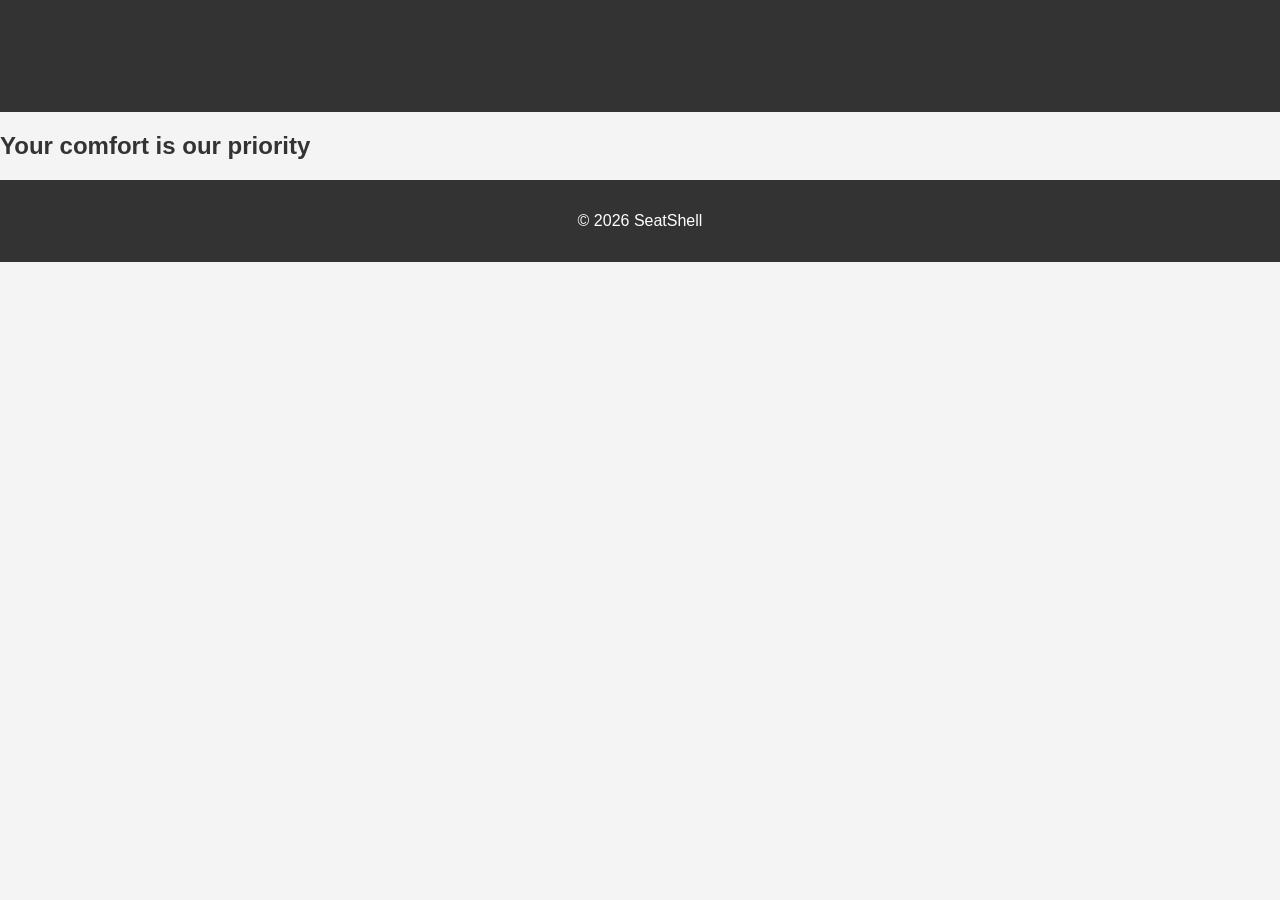
==== index.html @ 73639a5e "Add complete SeatShell website with brand package" ====
<!DOCTYPE html>
<html lang="en">
<head>
    <meta charset="UTF-8">
    <meta name="viewport" content="width=device-width, initial-scale=1.0">
    <link rel="stylesheet" href="styles.css">
    <title>Home - SeatShell</title>
</head>
<body>
    <header>
        <h1>Welcome to SeatShell</h1>
    </header>
    <main>
        <h2>Your comfort is our priority</h2>
    </main>
    <footer>
        <p>&copy; 2026 SeatShell</p>
    </footer>
</body>
</html>
---- styles.css ----
body {
    font-family: Arial, sans-serif;
    margin: 0;
    padding: 0;
    background-color: #f4f4f4;
}

header,
footer {
    background-color: #333;
    color: white;
    text-align: center;
    padding: 1em 0;
}

h1, h2 {
    color: #333;
}
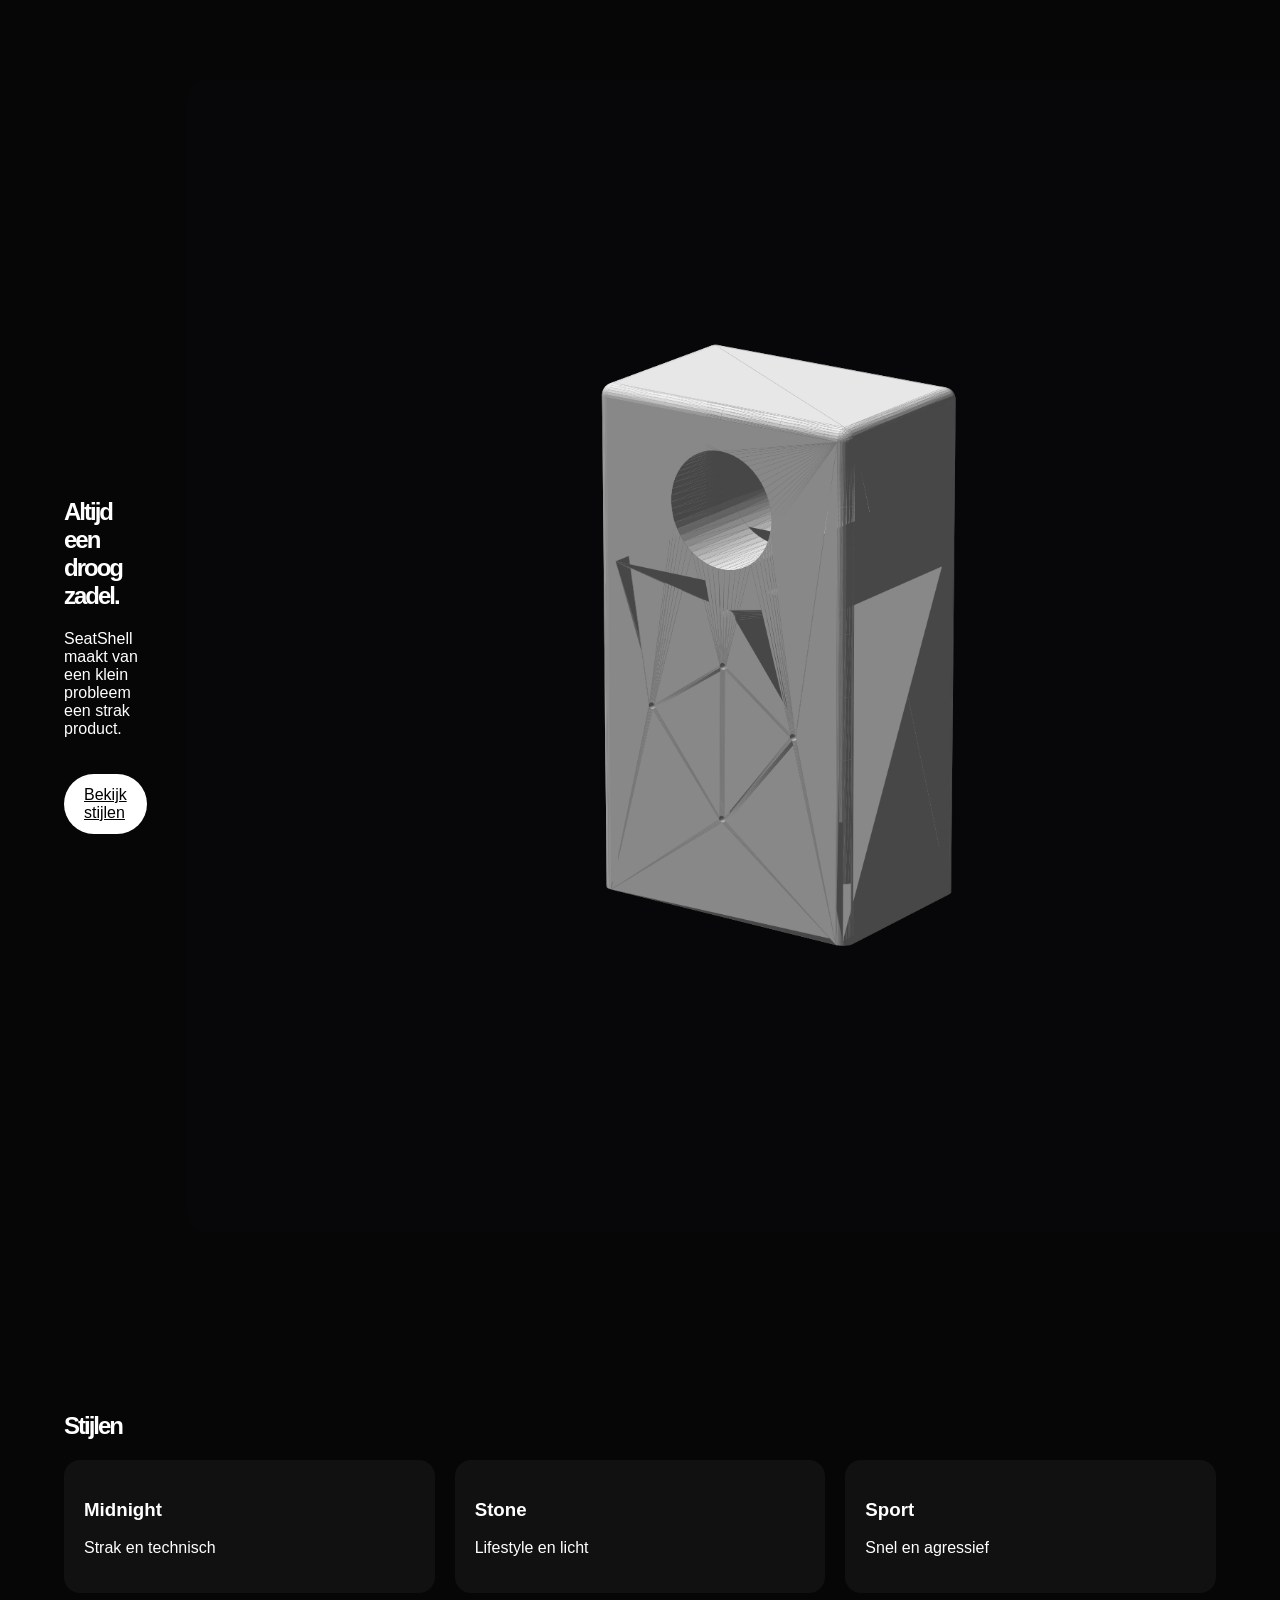
==== commit c45b72d6: "Add files via upload" ====
--- a/index.html
+++ b/index.html
@@ -1,20 +1,21 @@
-<!DOCTYPE html>
-<html lang="en">
-<head>
-    <meta charset="UTF-8">
-    <meta name="viewport" content="width=device-width, initial-scale=1.0">
-    <link rel="stylesheet" href="styles.css">
-    <title>Home - SeatShell</title>
-</head>
-<body>
-    <header>
-        <h1>Welcome to SeatShell</h1>
-    </header>
-    <main>
-        <h2>Your comfort is our priority</h2>
-    </main>
-    <footer>
-        <p>&copy; 2026 SeatShell</p>
-    </footer>
-</body>
-</html>+<!DOCTYPE html><html><head><title>SeatShell</title><link rel="stylesheet" href="styles.css"></head><body>
+<div class="container">
+<section class="section hero">
+<div>
+<h1>Altijd een droog zadel.</h1>
+<p>SeatShell maakt van een klein probleem een strak product.</p>
+<a class="button" href="styles.html">Bekijk stijlen</a>
+</div>
+<img src="seatshell-render-front.png">
+</section>
+
+<section class="section">
+<h2>Stijlen</h2>
+<div class="grid">
+<div class="card"><h3>Midnight</h3><p>Strak en technisch</p></div>
+<div class="card"><h3>Stone</h3><p>Lifestyle en licht</p></div>
+<div class="card"><h3>Sport</h3><p>Snel en agressief</p></div>
+</div>
+</section>
+</div>
+</body></html>
--- a/styles.css
+++ b/styles.css
@@ -1,18 +1,10 @@
-body {
-    font-family: Arial, sans-serif;
-    margin: 0;
-    padding: 0;
-    background-color: #f4f4f4;
-}
 
-header,
-footer {
-    background-color: #333;
-    color: white;
-    text-align: center;
-    padding: 1em 0;
-}
-
-h1, h2 {
-    color: #333;
-}+body{margin:0;font-family:Inter,sans-serif;background:#060607;color:#fff}
+.container{width:90%;max-width:1200px;margin:auto}
+.section{padding:80px 0}
+h1,h2{letter-spacing:-2px}
+.hero{display:flex;gap:40px;align-items:center}
+img{max-width:100%;border-radius:20px}
+.card{background:#111;padding:20px;border-radius:16px}
+.grid{display:grid;grid-template-columns:repeat(3,1fr);gap:20px}
+.button{padding:12px 20px;background:#fff;color:#000;border-radius:999px;display:inline-block;margin-top:20px}
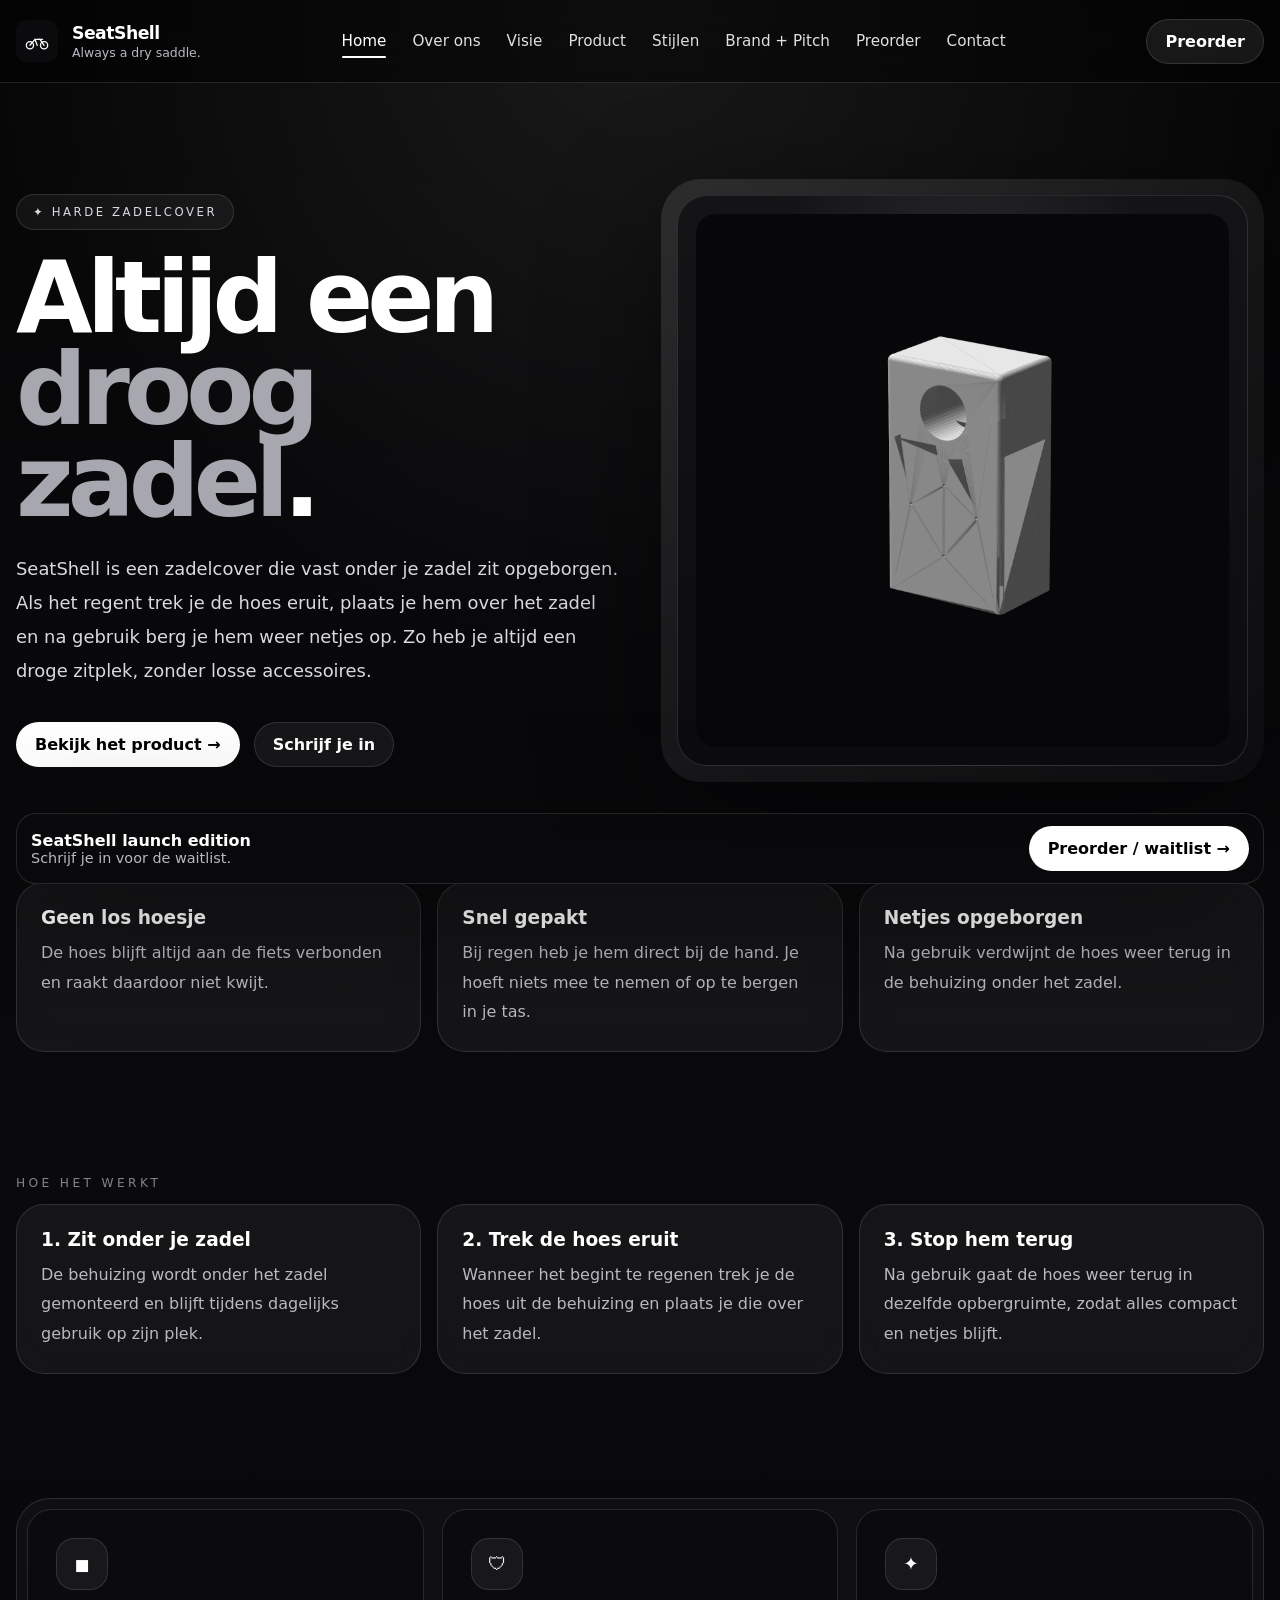
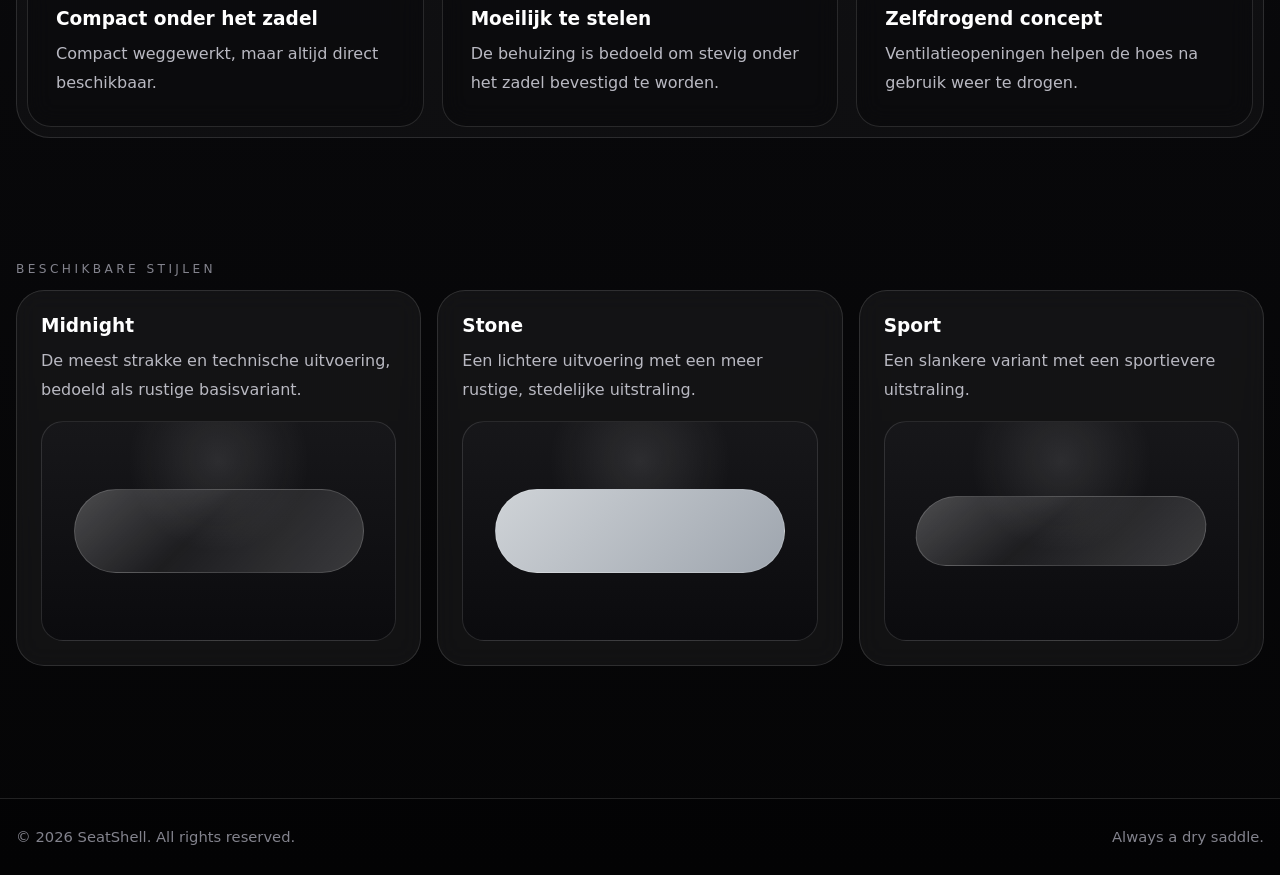
==== commit b7195c32: "Add files via upload" ====
--- a/index.html
+++ b/index.html
@@ -1,21 +1,47 @@
-<!DOCTYPE html><html><head><title>SeatShell</title><link rel="stylesheet" href="styles.css"></head><body>
-<div class="container">
-<section class="section hero">
-<div>
-<h1>Altijd een droog zadel.</h1>
-<p>SeatShell maakt van een klein probleem een strak product.</p>
-<a class="button" href="styles.html">Bekijk stijlen</a>
-</div>
-<img src="seatshell-render-front.png">
-</section>
+<!DOCTYPE html><html lang="nl"><head><meta charset="UTF-8"><meta name="viewport" content="width=device-width, initial-scale=1.0"><title>SeatShell — Altijd een droog zadel</title><meta name="description" content="Volledige startup homepagina."><link rel="stylesheet" href="styles.css"></head><body>
+<header class="topbar"><div class="container"><div class="topbar-inner">
+<a class="brand" href="index.html"><img src="logo.svg" alt="SeatShell logo"><div><h1>SeatShell</h1><p>Always a dry saddle.</p></div></a>
+<nav>
+<a href="index.html" class="active">Home</a>
+<a href="about.html" class="">Over ons</a>
+<a href="vision.html" class="">Visie</a>
+<a href="product.html" class="">Product</a>
+<a href="styles-page.html" class="">Stijlen</a>
+<a href="brand-pitch.html" class="">Brand + Pitch</a>
+<a href="preorder.html" class="">Preorder</a>
+<a href="contact.html" class="">Contact</a>
+</nav>
+<a class="nav-cta" href="preorder.html">Preorder</a>
+</div></div></header>
 
-<section class="section">
-<h2>Stijlen</h2>
-<div class="grid">
-<div class="card"><h3>Midnight</h3><p>Strak en technisch</p></div>
-<div class="card"><h3>Stone</h3><p>Lifestyle en licht</p></div>
-<div class="card"><h3>Sport</h3><p>Snel en agressief</p></div>
-</div>
-</section>
-</div>
-</body></html>+<main>
+<section class="hero"><div class="container hero-grid">
+<div data-animate><div class="eyebrow">✦ Harde zadelcover</div><h2>Altijd een <span>droog zadel</span>.</h2><p class="lead">SeatShell is een zadelcover die vast onder je zadel zit opgeborgen. Als het regent trek je de hoes eruit, plaats je hem over het zadel en na gebruik berg je hem weer netjes op. Zo heb je altijd een droge zitplek, zonder losse accessoires.</p><div class="hero-actions"><a class="button button-primary" href="product.html">Bekijk het product →</a><a class="button button-secondary" href="preorder.html">Schrijf je in</a></div></div>
+<div class="hero-visual" data-animate><div class="hero-visual-inner"><img src="seatshell-render-front.png" alt="SeatShell render voorkant"></div></div>
+</div></section>
+
+<section class="section"><div class="container grid-3">
+<div class="card" data-animate><h3>Geen los hoesje</h3><p>De hoes blijft altijd aan de fiets verbonden en raakt daardoor niet kwijt.</p></div>
+<div class="card" data-animate><h3>Snel gepakt</h3><p>Bij regen heb je hem direct bij de hand. Je hoeft niets mee te nemen of op te bergen in je tas.</p></div>
+<div class="card" data-animate><h3>Netjes opgeborgen</h3><p>Na gebruik verdwijnt de hoes weer terug in de behuizing onder het zadel.</p></div>
+</div></section>
+
+<section class="section-large"><div class="container"><div class="section-label" data-animate>Hoe het werkt</div><div class="story-grid">
+<div class="story-card" data-animate><h3>1. Zit onder je zadel</h3><p>De behuizing wordt onder het zadel gemonteerd en blijft tijdens dagelijks gebruik op zijn plek.</p></div>
+<div class="story-card" data-animate><h3>2. Trek de hoes eruit</h3><p>Wanneer het begint te regenen trek je de hoes uit de behuizing en plaats je die over het zadel.</p></div>
+<div class="story-card" data-animate><h3>3. Stop hem terug</h3><p>Na gebruik gaat de hoes weer terug in dezelfde opbergruimte, zodat alles compact en netjes blijft.</p></div>
+</div></div></section>
+
+<section class="section"><div class="container feature-wrap">
+<div class="feature-card" data-animate><div class="icon-box">◼</div><h3>Compact onder het zadel</h3><p>Compact weggewerkt, maar altijd direct beschikbaar.</p></div>
+<div class="feature-card" data-animate><div class="icon-box">🛡</div><h3>Moeilijk te stelen</h3><p>De behuizing is bedoeld om stevig onder het zadel bevestigd te worden.</p></div>
+<div class="feature-card" data-animate><div class="icon-box">✦</div><h3>Zelfdrogend concept</h3><p>Ventilatieopeningen helpen de hoes na gebruik weer te drogen.</p></div>
+</div></section>
+
+<section class="section-large"><div class="container"><div class="section-label" data-animate>Beschikbare stijlen</div><div class="styles-grid">
+<div class="style-card" data-animate><h3>Midnight</h3><p>De meest strakke en technische uitvoering, bedoeld als rustige basisvariant.</p><div class="style-image" style="margin-top:16px;"><div class="shell-shape"></div></div></div>
+<div class="style-card" data-animate><h3>Stone</h3><p>Een lichtere uitvoering met een meer rustige, stedelijke uitstraling.</p><div class="style-image" style="margin-top:16px;"><div class="shell-shape stone"></div></div></div>
+<div class="style-card" data-animate><h3>Sport</h3><p>Een slankere variant met een sportievere uitstraling.</p><div class="style-image" style="margin-top:16px;"><div class="shell-shape sport"></div></div></div>
+</div></div></section>
+</main>
+<footer><div class="container footer-inner"><p>© 2026 SeatShell. All rights reserved.</p><p>Always a dry saddle.</p></div></footer><div class="sticky-bar"><div><strong>SeatShell launch edition</strong><span>Schrijf je in voor de waitlist.</span></div><a class="button button-primary" href="preorder.html">Preorder / waitlist →</a></div><script src="script.js"></script></body></html>
--- a/styles.css
+++ b/styles.css
@@ -1,10 +1,171 @@
 
-body{margin:0;font-family:Inter,sans-serif;background:#060607;color:#fff}
-.container{width:90%;max-width:1200px;margin:auto}
-.section{padding:80px 0}
-h1,h2{letter-spacing:-2px}
-.hero{display:flex;gap:40px;align-items:center}
-img{max-width:100%;border-radius:20px}
-.card{background:#111;padding:20px;border-radius:16px}
-.grid{display:grid;grid-template-columns:repeat(3,1fr);gap:20px}
-.button{padding:12px 20px;background:#fff;color:#000;border-radius:999px;display:inline-block;margin-top:20px}
+:root{
+  --bg:#060607;
+  --bg-soft:#0d0d10;
+  --panel:rgba(255,255,255,.05);
+  --panel-strong:rgba(255,255,255,.08);
+  --border:rgba(255,255,255,.12);
+  --text:#ffffff;
+  --muted:#b9b9c2;
+  --muted2:#83838d;
+  --shadow:0 30px 120px rgba(0,0,0,.45);
+  --max:1260px;
+}
+*{box-sizing:border-box}
+html{scroll-behavior:smooth}
+body{
+  margin:0;
+  font-family:Inter,ui-sans-serif,system-ui,-apple-system,BlinkMacSystemFont,"Segoe UI",sans-serif;
+  color:var(--text);
+  background:
+    radial-gradient(circle at top, rgba(255,255,255,.08), transparent 26%),
+    linear-gradient(180deg,#060607 0%,#0a0a0d 45%,#050506 100%);
+}
+a{text-decoration:none;color:inherit}
+img{display:block;max-width:100%}
+.container{width:min(var(--max), calc(100% - 32px));margin:0 auto}
+.topbar{
+  position:sticky;top:0;z-index:1000;
+  backdrop-filter:blur(18px);
+  background:rgba(0,0,0,.48);
+  border-bottom:1px solid var(--border);
+}
+.topbar-inner{
+  min-height:82px;
+  display:flex;align-items:center;justify-content:space-between;gap:24px;
+}
+.brand{display:flex;align-items:center;gap:14px}
+.brand img{width:42px;height:42px}
+.brand h1{margin:0;font-size:1.08rem;letter-spacing:-.03em}
+.brand p{margin:2px 0 0;font-size:.78rem;color:var(--muted)}
+nav{display:flex;gap:26px;color:#dfdfe4;font-size:.95rem;flex-wrap:wrap}
+nav a{position:relative}
+nav a.active,nav a:hover{color:#fff}
+nav a.active::after{
+  content:"";position:absolute;left:0;right:0;bottom:-8px;height:2px;background:#fff;border-radius:99px;
+}
+.button,.nav-cta{
+  display:inline-flex;align-items:center;justify-content:center;gap:10px;
+  padding:12px 18px;border-radius:999px;border:1px solid transparent;font-weight:600;
+  transition:transform .22s ease, background .22s ease, border-color .22s ease;
+}
+.button:hover,.nav-cta:hover{transform:translateY(-1px)}
+.nav-cta{border-color:var(--border);background:rgba(255,255,255,.08)}
+.button-primary{background:#fff;color:#000}
+.button-secondary{background:rgba(255,255,255,.06);border-color:var(--border)}
+.button-ghost{background:transparent;border-color:var(--border)}
+.hero{padding:96px 0 72px;overflow:hidden}
+.hero-grid,.gallery-product,.contact-grid,.grid-2,.brand-grid,.deck-grid{display:grid;grid-template-columns:1fr 1fr;gap:42px;align-items:center}
+.eyebrow{
+  display:inline-flex;align-items:center;gap:8px;padding:10px 16px;border-radius:999px;
+  border:1px solid var(--border);background:rgba(255,255,255,.05);
+  color:#dadadf;font-size:.73rem;letter-spacing:.22em;text-transform:uppercase;margin-bottom:22px;
+}
+.hero h2,.page-hero h2{
+  margin:0;
+  font-size:clamp(3.2rem,8vw,6.2rem);
+  line-height:.93;letter-spacing:-.06em;
+}
+.hero h2 span,.page-hero h2 span{color:#a7a7b0}
+.lead{
+  margin:24px 0 0;max-width:760px;
+  color:#dadade;font-size:1.12rem;line-height:1.9;
+}
+.hero-actions,.cta-row{display:flex;flex-wrap:wrap;gap:14px;margin-top:34px}
+.section{padding:28px 0}
+.section-large{padding:96px 0}
+.section-label{
+  color:var(--muted2);text-transform:uppercase;letter-spacing:.28em;font-size:.76rem;margin-bottom:14px;
+}
+.section-title{
+  margin:0 0 18px;font-size:clamp(2.4rem,5vw,4.2rem);line-height:1.03;letter-spacing:-.05em;
+}
+.grid-3,.grid-4,.thumb-row,.reviews,.story-grid,.stats-grid,.visual-grid,.feature-wrap,.faq-list,.styles-grid,.brand-grid{display:grid;gap:16px}
+.grid-3,.stats-grid,.feature-wrap,.styles-grid{grid-template-columns:repeat(3,1fr)}
+.grid-4{grid-template-columns:repeat(4,1fr)}
+.story-grid,.visual-grid,.brand-grid{grid-template-columns:1fr 1fr 1fr}
+.card,.panel,.feature-card,.story-card,.gallery-card,.price-card,.faq-item,.review-card,.contact-box,.form-box,.page-hero-card,.visual-card,.deck-card,.style-card,.logo-preview{
+  border:1px solid var(--border);background:rgba(255,255,255,.05);backdrop-filter:blur(12px);border-radius:28px;
+}
+.card,.panel,.story-card,.visual-card,.review-card,.faq-item,.deck-card,.style-card,.logo-preview{padding:24px}
+.card h3,.feature-card h3,.story-card h3,.review-card h3,.faq-item h3,.visual-card h3,.deck-card h3,.style-card h3,.logo-preview h3{margin:0 0 10px;font-size:1.16rem}
+.card p,.feature-card p,.story-card p,.review-card p,.faq-item p,.visual-card p,.deck-card p,.style-card p,.logo-preview p{margin:0;color:var(--muted);line-height:1.85}
+.hero-visual{
+  position:relative;padding:16px;border-radius:40px;
+  background:linear-gradient(135deg, rgba(255,255,255,.10), rgba(255,255,255,.02));
+  box-shadow:var(--shadow);
+}
+.hero-visual-inner,.gallery-main{
+  border:1px solid var(--border);border-radius:30px;padding:18px;
+  background:radial-gradient(circle at 50% 18%, rgba(255,255,255,.10), transparent 36%),linear-gradient(180deg,#141417 0%,#0c0c0f 100%);
+}
+.hero-visual img,.gallery-main img,.thumb img{border-radius:20px}
+.feature-wrap{
+  display:grid;grid-template-columns:repeat(3,1fr);gap:18px;
+  padding:10px;border-radius:34px;border:1px solid var(--border);background:rgba(255,255,255,.03);
+}
+.feature-card{padding:28px;border-radius:24px;background:rgba(0,0,0,.22)}
+.icon-box{
+  width:52px;height:52px;border-radius:18px;display:grid;place-items:center;
+  border:1px solid var(--border);background:rgba(255,255,255,.05);margin-bottom:18px;font-size:1.15rem;
+}
+.page-hero{padding:86px 0 24px}
+.page-hero-card{padding:40px;box-shadow:var(--shadow)}
+.gallery-card,.price-card{padding:28px}
+.thumb-row{grid-template-columns:repeat(2,1fr);margin-top:12px}
+.thumb{border:1px solid var(--border);border-radius:18px;padding:12px;background:rgba(255,255,255,.03)}
+.badge{
+  display:inline-flex;align-items:center;padding:8px 12px;border-radius:999px;
+  border:1px solid var(--border);background:rgba(255,255,255,.06);font-size:.8rem;color:#ddd;
+}
+.price{font-size:3rem;letter-spacing:-.05em;font-weight:800;margin:12px 0 18px}
+.bullets{display:grid;gap:12px;padding:0;list-style:none}
+.bullets li{color:#d8d8dd;line-height:1.75;padding-left:18px;position:relative}
+.bullets li::before{content:"•";position:absolute;left:0;top:0;color:#fff}
+.review-card small{display:block;color:#fff;font-weight:700;margin-bottom:10px}
+.contact-wrap{
+  border-radius:40px;overflow:hidden;border:1px solid var(--border);
+  background:linear-gradient(135deg, rgba(255,255,255,.06), rgba(255,255,255,.02));box-shadow:var(--shadow);
+}
+.contact-box,.form-box{padding:32px}
+.contact-box{border-right:1px solid var(--border)}
+.field-row{display:grid;grid-template-columns:1fr 1fr;gap:16px}
+input,textarea{
+  width:100%;padding:16px 18px;border-radius:18px;outline:none;border:1px solid var(--border);
+  background:rgba(255,255,255,.05);color:white;font:inherit;transition:.2s ease;
+}
+input::placeholder,textarea::placeholder{color:var(--muted2)}
+textarea{min-height:140px;resize:vertical}
+.style-image{
+  min-height:220px;border-radius:22px;border:1px solid var(--border);
+  background:radial-gradient(circle at 50% 18%, rgba(255,255,255,.10), transparent 36%),linear-gradient(180deg,#17171a 0%,#0b0b0e 100%);
+  display:flex;align-items:center;justify-content:center;
+}
+.shell-shape{
+  width:82%;height:84px;border-radius:999px;border:1px solid rgba(255,255,255,.16);
+  background:linear-gradient(135deg, rgba(255,255,255,.24), rgba(255,255,255,.06) 44%, rgba(255,255,255,.18));
+}
+.shell-shape.stone{background:linear-gradient(135deg,#cfd3d7,#9ea5ae)}
+.shell-shape.sport{height:70px;transform:skew(-8deg)}
+.shell-shape.urban{height:92px;background:linear-gradient(135deg,#9aa1ad,#5e6570)}
+.sticky-bar{
+  position:fixed;left:16px;right:16px;bottom:16px;z-index:1100;
+  border:1px solid var(--border);background:rgba(10,10,12,.88);backdrop-filter:blur(18px);
+  border-radius:20px;padding:12px 14px;display:flex;align-items:center;justify-content:space-between;gap:16px;box-shadow:var(--shadow);
+}
+.sticky-bar strong{display:block}
+.sticky-bar span{display:block;color:var(--muted);font-size:.9rem}
+[data-animate]{opacity:0;transform:translateY(24px);transition:opacity .7s ease, transform .7s ease}
+[data-animate].visible{opacity:1;transform:translateY(0)}
+footer{border-top:1px solid var(--border);background:rgba(0,0,0,.30);margin-top:36px}
+.footer-inner{min-height:76px;display:flex;justify-content:space-between;align-items:center;gap:20px;color:var(--muted2);font-size:.92rem}
+@media (max-width: 1024px){
+  .hero-grid,.grid-2,.grid-3,.grid-4,.story-grid,.visual-grid,.gallery-product,.reviews,.contact-grid,.styles-grid,.brand-grid,.feature-wrap,.deck-grid,.stats-grid{grid-template-columns:1fr}
+  .contact-box{border-right:none;border-bottom:1px solid var(--border)}
+}
+@media (max-width: 760px){
+  nav,.nav-cta{display:none}
+  .container{width:min(var(--max), calc(100% - 24px))}
+  .field-row{grid-template-columns:1fr}
+  .sticky-bar{flex-direction:column;align-items:flex-start}
+}
